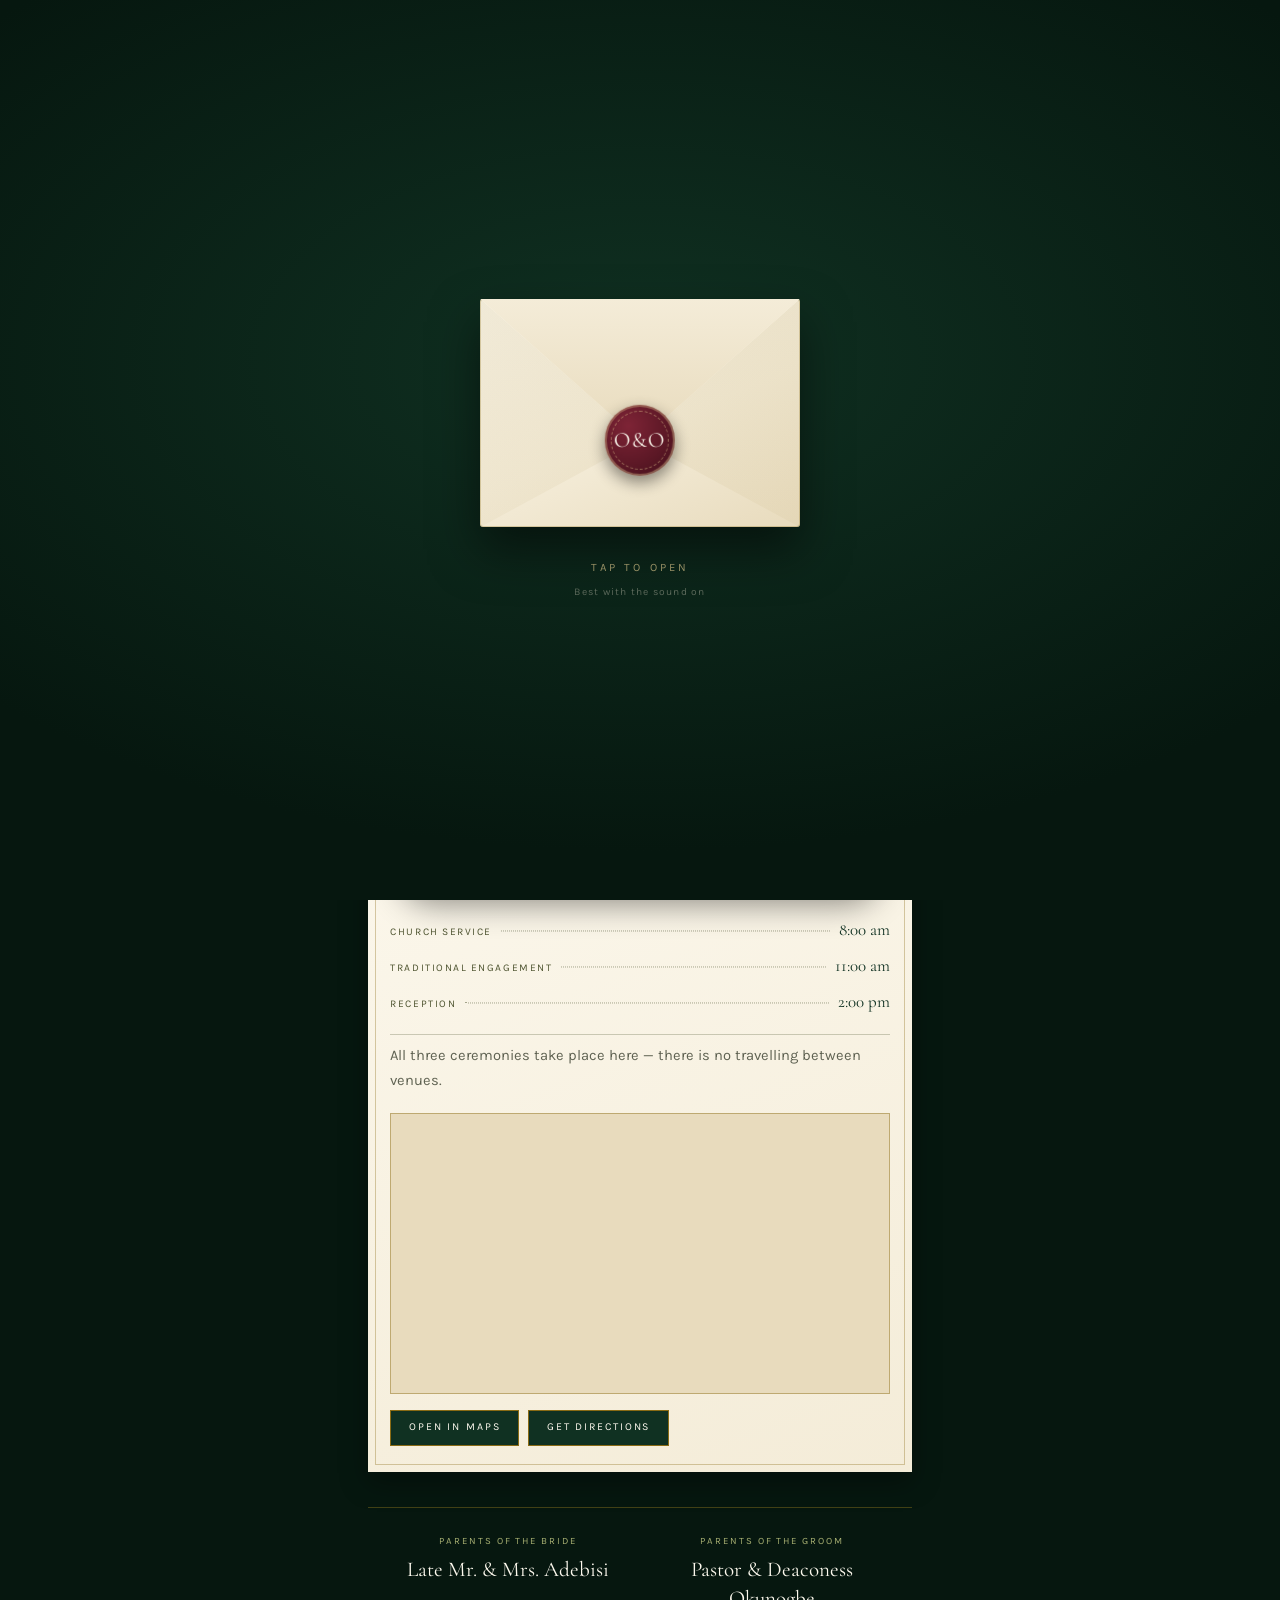
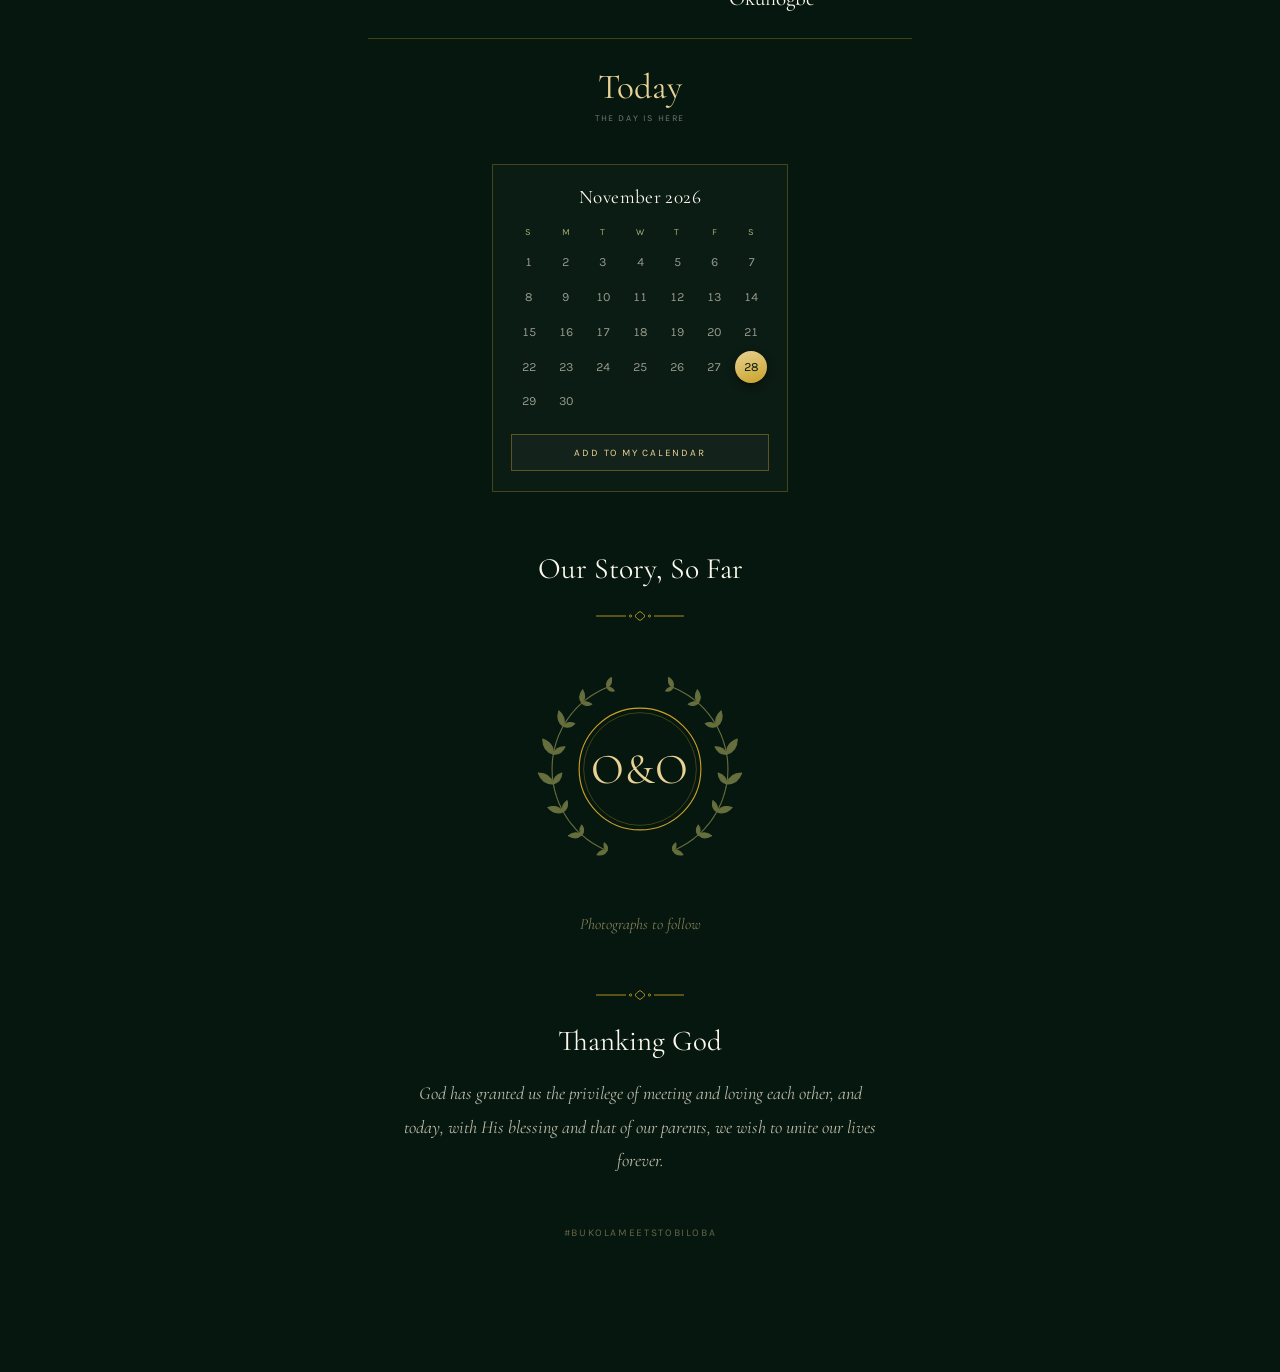
==== wedding/index.html @ 5d444a38 "Wedding site for Oluwabukola & Oluwatobiloba A five-page static site replacing printed invitations a" ====
<!doctype html>
<html lang="en">
<head>
<meta charset="utf-8">
<meta name="viewport" content="width=device-width, initial-scale=1, viewport-fit=cover">
<title>{{names}} — You Are Invited</title>
<meta name="description" content="The wedding invitation, order of service and programmes.">
<meta name="theme-color" content="#06170F">
<link rel="manifest" href="manifest.webmanifest">
<link rel="icon" href="assets/img/favicon.svg" type="image/svg+xml">

<link rel="preconnect" href="https://fonts.googleapis.com">
<link rel="preconnect" href="https://fonts.gstatic.com" crossorigin>
<link rel="stylesheet"
      href="https://fonts.googleapis.com/css2?family=Cormorant+Garamond:ital,wght@0,300;0,400;0,600;1,300;1,400&family=Karla:wght@400;500&display=swap">
<link rel="stylesheet" href="assets/css/style.css">
</head>
<body>

<header data-masthead></header>

<main>
  <div class="wrap">

    <section class="card reveal" id="invitation" aria-label="Wedding invitation"></section>

    <section id="venueSection" aria-labelledby="venueTitle"></section>

    <section id="parentsSection" aria-label="Our families"></section>

    <div class="countdown" id="countdown" aria-live="off"></div>

    <div id="calendar"></div>

    <section class="section" id="gallerySection">
      <div class="section__head">
        <h2 class="section__title" id="galleryTitle"></h2>
        <svg class="fleuron" width="88" height="12" viewBox="0 0 88 12" fill="none"
             stroke="currentColor" stroke-width="1" aria-hidden="true">
          <path d="M0 6h30"/><path d="M58 6h30"/>
          <path d="M44 1.5c3.1 2 4.7 3.4 4.7 4.5S47.1 8.5 44 10.5C40.9 8.5 39.3 7.1 39.3 6S40.9 3.5 44 1.5Z"/>
          <circle cx="34.5" cy="6" r="1.1"/><circle cx="53.5" cy="6" r="1.1"/>
        </svg>
      </div>
      <div id="gallery"></div>
    </section>

    <section class="thanks" id="thanksSection" aria-labelledby="thanksTitle">
      <svg class="fleuron" width="88" height="12" viewBox="0 0 88 12" fill="none"
           stroke="currentColor" stroke-width="1" aria-hidden="true">
        <path d="M0 6h30"/><path d="M58 6h30"/>
        <path d="M44 1.5c3.1 2 4.7 3.4 4.7 4.5S47.1 8.5 44 10.5C40.9 8.5 39.3 7.1 39.3 6S40.9 3.5 44 1.5Z"/>
        <circle cx="34.5" cy="6" r="1.1"/><circle cx="53.5" cy="6" r="1.1"/>
      </svg>
      <h2 class="thanks__title" id="thanksTitle"></h2>
      <p class="thanks__body" id="thanksBody"></p>
    </section>

    <p class="colophon" id="colophon"></p>
  </div>
</main>

<!-- The entrance. Tapping the seal opens the invitation and starts the music. -->
<div class="gate" id="gate">
  <div class="gate__inner">
    <div class="envelope" id="envelope" role="button" tabindex="0"
         aria-label="Open the invitation">
      <div class="envelope__body"></div>
      <div class="envelope__flap"></div>
      <div class="envelope__seal" id="seal"></div>
    </div>
    <p class="gate__hint">Tap to open</p>
    <p class="gate__note">Best with the sound on</p>
  </div>
</div>

<noscript>
  <p style="padding:2rem;text-align:center">
    This invitation needs JavaScript switched on to open.
  </p>
</noscript>

<script src="assets/js/data.js"></script>
<script src="assets/js/site.js"></script>
<script src="assets/js/gallery.js"></script>
<script src="assets/js/home.js"></script>
</body>
</html>
---- wedding/assets/css/style.css ----
/* ============================================================================
   Oluwabukola & Oluwatobiloba — Wedding site
   Green · olive green · beige, with antique gold as the metallic accent.
   Mobile first.
   You should not need to edit this file to change content — see js/data.js.
   ========================================================================== */

/* ── Tokens ─────────────────────────────────────────────────────────────── */
:root {
  --em-900: #06170F;
  --em-800: #0A2418;
  --em-700: #103122;
  --em-600: #17452F;
  --em-500: #1F5A3D;

  --gold-700: #8A6B14;
  --gold-500: #C9A227;
  --gold-400: #D8B84E;
  --gold-300: #E9D294;

  /* Olive — the third colour of the day. Used for the organic, typographic
     accents; gold stays reserved for the metallic ones. */
  --olive-700: #4E5430;
  --olive-600: #5F663A;
  --olive-500: #6F7742;
  --olive-400: #8A9256;
  --olive-300: #A9B173;

  --paper-100: #FCF8ED;
  --paper-200: #F4ECD8;
  --paper-300: #E8DBBD;
  --paper-400: #D6C49E;

  --ink:      #22261D;
  --ink-soft: #5E6151;
  --ink-faint:#8B8B78;

  --display: "Cormorant Garamond", "Hoefler Text", Garamond, "Times New Roman", serif;
  --ui: "Karla", "Helvetica Neue", Helvetica, Arial, sans-serif;

  --rule: 1px solid var(--gold-500);
  --nav-h: 4.75rem;

  --ease: cubic-bezier(.22, .61, .36, 1);
}

/* ── Reset ──────────────────────────────────────────────────────────────── */
*, *::before, *::after { box-sizing: border-box; }
html { -webkit-text-size-adjust: 100%; }
body {
  margin: 0;
  min-height: 100dvh;
  font-family: var(--ui);
  font-size: 16px;
  line-height: 1.55;
  color: var(--paper-200);
  background: var(--em-900);
  overflow-x: hidden;
  -webkit-font-smoothing: antialiased;
  text-rendering: optimizeLegibility;
}
img, video { max-width: 100%; display: block; }
button { font: inherit; color: inherit; background: none; border: 0; cursor: pointer; }
a { color: inherit; }
h1, h2, h3, h4 { margin: 0; font-weight: 400; }
p { margin: 0; }
ul { margin: 0; padding: 0; list-style: none; }

/* The emerald ground: a deep radial pool with a whisper of grain. */
body::before {
  content: "";
  position: fixed;
  inset: 0;
  z-index: -2;
  background:
    radial-gradient(120% 80% at 50% -10%, var(--em-600) 0%, var(--em-800) 45%, var(--em-900) 100%);
}
body::after {
  content: "";
  position: fixed;
  inset: 0;
  z-index: -1;
  pointer-events: none;
  opacity: .35;
  background-image: url("data:image/svg+xml,%3Csvg xmlns='http://www.w3.org/2000/svg' width='120' height='120'%3E%3Cfilter id='n'%3E%3CfeTurbulence type='fractalNoise' baseFrequency='.85' numOctaves='3'/%3E%3C/filter%3E%3Crect width='120' height='120' filter='url(%23n)' opacity='.14'/%3E%3C/svg%3E");
}

/* ── Typography helpers ─────────────────────────────────────────────────── */
.script {
  font-family: var(--display);
  font-weight: 300;
  font-style: italic;
  letter-spacing: .01em;
}
.serif { font-family: var(--display); font-weight: 400; }

.label {
  font-family: var(--ui);
  font-size: .6875rem;
  letter-spacing: .18em;
  text-transform: uppercase;
  color: var(--gold-400);
}

/* ── Page chrome ────────────────────────────────────────────────────────── */
.masthead {
  position: sticky;
  top: 0;
  z-index: 40;
  display: flex;
  align-items: center;
  justify-content: space-between;
  gap: 1rem;
  padding: .85rem 1.15rem;
  background: linear-gradient(to bottom, rgba(6,23,15,.96), rgba(6,23,15,.78));
  backdrop-filter: blur(10px);
  border-bottom: 1px solid rgba(201,162,39,.22);
}
.masthead__mono {
  font-family: var(--display);
  font-size: 1.2rem;
  letter-spacing: .06em;
  color: var(--gold-300);
}
.masthead__date {
  font-family: var(--ui);
  font-size: .68rem;
  letter-spacing: .2em;
  color: rgba(233,210,148,.62);
}

main { padding: 1.5rem 1.15rem calc(var(--nav-h) + 3.4rem); }
.wrap { max-width: 34rem; margin: 0 auto; }
.wrap--wide { max-width: 46rem; }

/* ── Bottom navigation — a floating brass rail, always under the thumb ──── */
.nav {
  position: fixed;
  left: 50%;
  bottom: max(.7rem, env(safe-area-inset-bottom));
  transform: translateX(-50%);
  z-index: 50;
  display: flex;
  align-items: stretch;
  width: min(30rem, calc(100vw - 1.4rem));
  padding: .3rem;
  border-radius: 2rem;
  background: rgba(9, 34, 23, .92);
  backdrop-filter: blur(14px);
  border: 1px solid rgba(201, 162, 39, .38);
  box-shadow: 0 .9rem 2rem rgba(0, 0, 0, .45), inset 0 1px 0 rgba(233,210,148,.12);
}
.nav a {
  flex: 1;
  display: flex;
  flex-direction: column;
  align-items: center;
  justify-content: center;
  gap: .18rem;
  padding: .48rem .1rem .42rem;
  border-radius: 1.7rem;
  text-decoration: none;
  color: rgba(244, 236, 216, .62);
  font-size: .625rem;
  letter-spacing: .09em;
  text-transform: uppercase;
  transition: color .25s var(--ease), background .25s var(--ease);
}
.nav a svg { width: 19px; height: 19px; stroke-width: 1.25; }
.nav a[aria-current="page"] {
  color: var(--em-900);
  background: linear-gradient(160deg, var(--gold-300), var(--gold-500));
  box-shadow: 0 .2rem .6rem rgba(0,0,0,.3);
}
.nav a:not([aria-current="page"]):hover { color: var(--gold-300); }

/* ── Ornaments ──────────────────────────────────────────────────────────── */
.fleuron { display: block; margin: 1.15rem auto; color: var(--gold-500); opacity: .85; }
.fleuron--paper { color: var(--gold-700); opacity: .6; }

.rule-pair {
  border: 0;
  height: 3px;
  margin: 1.4rem 0;
  border-top: 1px solid rgba(201,162,39,.55);
  border-bottom: 1px solid rgba(201,162,39,.55);
}

/* ═══════════════════════════════════════════════════════════════════════════
   THE ENTRANCE — envelope gate
   ═════════════════════════════════════════════════════════════════════════ */
.gate {
  position: fixed;
  inset: 0;
  z-index: 100;
  display: grid;
  place-items: center;
  padding: 1.5rem;
  background:
    radial-gradient(90% 70% at 50% 40%, var(--em-700) 0%, var(--em-900) 78%);
  transition: opacity .9s var(--ease), visibility .9s;
}
.gate.is-open { opacity: 0; visibility: hidden; pointer-events: none; }

.gate__inner { text-align: center; perspective: 1400px; }

.envelope {
  position: relative;
  width: min(20rem, 78vw);
  aspect-ratio: 7 / 5;
  margin: 0 auto;
  transform-style: preserve-3d;
  transition: transform 1s var(--ease), opacity .7s ease .35s;
  cursor: pointer;
}
.envelope__body {
  position: absolute;
  inset: 0;
  border-radius: 3px;
  background: linear-gradient(158deg, var(--paper-100) 0%, var(--paper-200) 55%, var(--paper-300) 100%);
  box-shadow: 0 1.4rem 3rem rgba(0,0,0,.5), inset 0 0 0 1px rgba(138,107,20,.28);
  overflow: hidden;
}
/* the two lower folds of the envelope, drawn with clipped triangles */
.envelope__body::before,
.envelope__body::after {
  content: "";
  position: absolute;
  inset: 0;
  background: linear-gradient(180deg, rgba(138,107,20,.10), rgba(138,107,20,.04));
}
.envelope__body::before { clip-path: polygon(0 0, 50% 62%, 0 100%); }
.envelope__body::after  { clip-path: polygon(100% 0, 50% 62%, 100% 100%); }

.envelope__flap {
  position: absolute;
  top: 0; left: 0; right: 0;
  height: 62%;
  transform-origin: top center;
  transform: rotateX(0deg);
  transition: transform 1.05s var(--ease);
  background: linear-gradient(180deg, var(--paper-200), var(--paper-300));
  clip-path: polygon(0 0, 100% 0, 50% 100%);
  box-shadow: 0 .35rem .8rem rgba(0,0,0,.18);
  z-index: 3;
}
.envelope__seal {
  position: absolute;
  top: 62%;
  left: 50%;
  z-index: 4;
  width: 4.4rem;
  height: 4.4rem;
  transform: translate(-50%, -50%);
  display: grid;
  place-items: center;
  border-radius: 50%;
  font-family: var(--display);
  font-size: 1.35rem;
  letter-spacing: .04em;
  color: var(--paper-100);
  background: radial-gradient(circle at 34% 30%, #7E2436 0%, #5C1826 58%, #3F0F1B 100%);
  box-shadow: 0 .4rem 1rem rgba(0,0,0,.45), inset 0 0 0 2px rgba(233,210,148,.35);
  transition: transform .45s var(--ease), opacity .45s ease;
}
.envelope__seal::after {
  content: "";
  position: absolute;
  inset: .38rem;
  border-radius: 50%;
  border: 1px dashed rgba(233,210,148,.45);
}

.gate__hint {
  margin-top: 2rem;
  font-size: .7rem;
  letter-spacing: .28em;
  text-transform: uppercase;
  color: rgba(233,210,148,.72);
  animation: breathe 3.4s ease-in-out infinite;
}
.gate__note {
  margin-top: .55rem;
  font-size: .64rem;
  letter-spacing: .12em;
  color: rgba(244,236,216,.35);
}
@keyframes breathe { 0%,100% { opacity: .45 } 50% { opacity: 1 } }

/* opening */
.gate.is-opening .envelope__flap { transform: rotateX(-172deg); }
.gate.is-opening .envelope__seal { transform: translate(-50%,-50%) scale(.4); opacity: 0; }
.gate.is-opening .envelope { transform: translateY(14%) scale(1.14); opacity: 0; }
.gate.is-opening .gate__hint,
.gate.is-opening .gate__note { opacity: 0; transition: opacity .3s; }

/* ═══════════════════════════════════════════════════════════════════════════
   THE INVITATION CARD
   ═════════════════════════════════════════════════════════════════════════ */
.card {
  position: relative;
  padding: 2.9rem 1.6rem 2.6rem;
  text-align: center;
  color: var(--ink);
  background:
    linear-gradient(163deg, var(--paper-100) 0%, var(--paper-200) 58%, var(--paper-300) 100%);
  box-shadow: 0 1.6rem 3.4rem rgba(0,0,0,.45);
}
/* engraved double frame, inset from the paper edge */
.card::before {
  content: "";
  position: absolute;
  inset: .55rem;
  border: 1px solid rgba(138,107,20,.55);
  pointer-events: none;
}
.card::after {
  content: "";
  position: absolute;
  inset: .78rem;
  border: 1px solid rgba(138,107,20,.28);
  pointer-events: none;
}

/* Vertical rhythm inside the card, in the manner of engraved stationery:
   generous around the names, tighter within a group of related lines. */
.card > * + * { margin-top: 1.15rem; }
.card > .label + .card__invite { margin-top: 1.9rem; }
.card__names { margin-top: 2.1rem !important; }
.card > .fleuron { margin-top: 2rem; margin-bottom: 2rem; }
.card > .card__date + .card__city { margin-top: 1.6rem; }
.card > .card__city + .card__schedule { margin-top: 1.6rem; }
.card > .card__schedule + .card__parents { margin-top: 1.5rem; }
.card > * + .card__foot { margin-top: 1.8rem; }

.card__names {
  font-family: var(--display);
  font-weight: 300;
  font-size: clamp(2.6rem, 13.5vw, 4.1rem);
  line-height: .96;
  letter-spacing: -.005em;
  color: var(--em-700);
}
.card__amp {
  display: block;
  margin: .35rem 0;
  font-family: var(--display);
  font-style: italic;
  font-size: clamp(1.5rem, 7vw, 2.1rem);
  color: var(--gold-700);
}
.card__invite {
  margin: 0 auto;
  max-width: 21rem;
  font-family: var(--display);
  font-size: 1.06rem;
  line-height: 1.75;
  color: var(--ink-soft);
  white-space: pre-line;
}
.card__date {
  font-family: var(--display);
  font-size: 1.22rem;
  line-height: 1.5;
  color: var(--em-700);
}
.card__year {
  font-family: var(--ui);
  font-size: .66rem;
  letter-spacing: .3em;
  text-transform: uppercase;
  color: var(--gold-700);
}
.card__city {
  font-family: var(--display);
  font-style: italic;
  font-size: 1.22rem;
  line-height: 1.35;
  color: var(--em-700);
}
.card__address {
  display: block;
  margin-top: .3rem;
  font-family: var(--ui);
  font-style: normal;
  font-size: .74rem;
  line-height: 1.6;
  letter-spacing: .01em;
  color: var(--ink-soft);
  white-space: pre-line;
}
.card__foot {
  font-size: .68rem;
  letter-spacing: .16em;
  text-transform: uppercase;
  color: var(--ink-faint);
}

/* The order of the day, set like a printed programme with dotted leaders. */
.card__schedule {
  max-width: 19rem;
  margin-inline: auto;
  padding: .9rem 0;
  border-top: 1px solid rgba(78, 84, 48, .28);
  border-bottom: 1px solid rgba(78, 84, 48, .28);
}
.panel .card__schedule { max-width: none; }
.sched__row {
  display: flex;
  align-items: baseline;
  gap: .55rem;
  padding: .3rem 0;
}
.sched__label {
  font-size: .64rem;
  letter-spacing: .15em;
  text-transform: uppercase;
  color: var(--olive-600);
  white-space: nowrap;
}
.sched__dots {
  flex: 1 1 auto;
  min-width: .8rem;
  border-bottom: 1px dotted rgba(78, 84, 48, .5);
  transform: translateY(-.22em);
}
.sched__time {
  font-family: var(--display);
  font-size: 1.06rem;
  color: var(--em-700);
  white-space: nowrap;
}
/* On the details page each line of the order of the day opens its booklet. */
.sched__row--link {
  text-decoration: none;
  color: inherit;
  transition: background .2s;
  margin-inline: -.4rem;
  padding-inline: .4rem;
}
.sched__row--link:hover { background: rgba(111, 119, 66, .1); }
.sched__row--link .sched__label { color: var(--olive-700); }

/* Both families, named as they would be on the printed card. */
.card__parents {
  display: grid;
  grid-template-columns: 1fr 1fr;
  gap: .9rem 1.1rem;
}
.parents__col { text-align: center; }
.parents__side {
  display: block;
  font-size: .58rem;
  letter-spacing: .16em;
  text-transform: uppercase;
  color: var(--olive-600);
  margin-bottom: .25rem;
}
.parents__names {
  display: block;
  font-family: var(--display);
  font-size: 1.02rem;
  line-height: 1.35;
  color: var(--em-700);
}

/* staggered reveal after the envelope opens */
.reveal > * { opacity: 0; transform: translateY(14px); }
.reveal.is-revealed > * {
  opacity: 1;
  transform: none;
  transition: opacity .95s var(--ease), transform .95s var(--ease);
}
.reveal.is-revealed > *:nth-child(1) { transition-delay: .05s }
.reveal.is-revealed > *:nth-child(2) { transition-delay: .16s }
.reveal.is-revealed > *:nth-child(3) { transition-delay: .27s }
.reveal.is-revealed > *:nth-child(4) { transition-delay: .38s }
.reveal.is-revealed > *:nth-child(5) { transition-delay: .49s }
.reveal.is-revealed > *:nth-child(6) { transition-delay: .60s }
.reveal.is-revealed > *:nth-child(7) { transition-delay: .71s }
.reveal.is-revealed > *:nth-child(8) { transition-delay: .82s }

/* ── The venue, with its map ────────────────────────────────────────────── */
.venue { margin-top: 1.5rem; }

.venue__map {
  position: relative;
  margin-top: 1.2rem;
  aspect-ratio: 4 / 3;
  overflow: hidden;
  border: 1px solid rgba(138, 107, 20, .45);
  background: var(--paper-300);
}
@media (min-width: 34rem) { .venue__map { aspect-ratio: 16 / 9; } }
.venue__map iframe {
  width: 100%;
  height: 100%;
  border: 0;
  display: block;
  /* pulled a little toward the warmth of the paper it sits on */
  filter: saturate(.78) sepia(.1) contrast(1.02);
}

.venue__actions {
  display: flex;
  flex-wrap: wrap;
  gap: .55rem;
  margin-top: 1rem;
}
.venue__actions .panel__link { margin-top: 0; }
.panel__link--ghost {
  color: var(--em-700);
  background: transparent;
  border-color: rgba(138, 107, 20, .6);
}
.panel__link--ghost:hover { background: rgba(111, 119, 66, .12); }

/* ── Both families, on the emerald ground between two paper blocks ──────── */
.families {
  margin-top: 2.2rem;
  padding: 1.6rem 1.2rem;
  border-top: 1px solid rgba(201, 162, 39, .3);
  border-bottom: 1px solid rgba(201, 162, 39, .3);
}
.families__grid {
  display: grid;
  grid-template-columns: 1fr;
  gap: 1.5rem;
}
@media (min-width: 30rem) {
  .families__grid { grid-template-columns: 1fr 1fr; gap: 1.1rem 1.4rem; }
}
.families__col { text-align: center; }
.families__side {
  display: block;
  margin-bottom: .4rem;
  font-size: .6rem;
  letter-spacing: .2em;
  text-transform: uppercase;
  color: var(--olive-300);
}
.families__names {
  display: block;
  font-family: var(--display);
  font-size: 1.32rem;
  line-height: 1.35;
  color: var(--paper-100);
}

/* countdown strip under the card — ticks every second */
.countdown {
  display: flex;
  justify-content: center;
  gap: clamp(.7rem, 4vw, 1.5rem);
  margin-top: 1.9rem;
}
.countdown div { text-align: center; min-width: 3.1rem; }
.countdown b {
  display: block;
  font-family: var(--display);
  font-weight: 400;
  font-size: clamp(1.6rem, 8vw, 2.1rem);
  line-height: 1;
  color: var(--gold-300);
  font-variant-numeric: tabular-nums;
}
.countdown span {
  font-size: .56rem;
  letter-spacing: .18em;
  text-transform: uppercase;
  color: rgba(244,236,216,.45);
}
.countdown__today b { color: var(--gold-300); font-size: 2.2rem; }

/* ── The month, with the day ringed ─────────────────────────────────────── */
.cal {
  max-width: 18.5rem;
  margin: 2.2rem auto 0;
  padding: 1.1rem 1.15rem 1.25rem;
  border: 1px solid rgba(201, 162, 39, .3);
  background: rgba(255, 255, 255, .025);
}
.cal__month {
  text-align: center;
  font-family: var(--display);
  font-size: 1.2rem;
  letter-spacing: .02em;
  color: var(--paper-100);
}
.cal__grid {
  display: grid;
  grid-template-columns: repeat(7, 1fr);
  gap: .18rem;
  margin-top: .75rem;
}
.cal__dow {
  padding-bottom: .3rem;
  font-size: .58rem;
  text-align: center;
  letter-spacing: .04em;
  color: var(--olive-300);
}
.cal__day {
  /* square cells, so the marker on the day is a true circle */
  aspect-ratio: 1;
  display: grid;
  place-items: center;
  width: 2rem;
  margin: 0 auto;
  font-size: .78rem;
  border-radius: 50%;
  color: rgba(244, 236, 216, .6);
  font-variant-numeric: tabular-nums;
}
.cal__day.is-day {
  color: var(--em-900);
  background: linear-gradient(160deg, var(--gold-300), var(--gold-500));
  box-shadow: 0 .2rem .5rem rgba(0, 0, 0, .4);
}
.cal__add {
  display: block;
  width: 100%;
  margin-top: 1rem;
  padding: .6rem .8rem;
  font-size: .62rem;
  letter-spacing: .18em;
  text-transform: uppercase;
  color: var(--gold-300);
  border: 1px solid rgba(201, 162, 39, .4);
  background: rgba(255, 255, 255, .03);
  transition: background .25s, color .25s;
}
.cal__add:hover { background: rgba(201, 162, 39, .14); color: var(--paper-100); }

/* ── The crest, standing in until the photographs arrive ────────────────── */
.crest { text-align: center; }

.crest__medallion {
  max-width: 15.5rem;
  margin: .4rem auto 0;
}
.crest__medallion svg { width: 100%; height: auto; display: block; }

.crest__laurel {
  fill: var(--olive-500);
  stroke: var(--olive-500);
  stroke-width: 1;
  stroke-linejoin: round;
  opacity: .92;
}
.crest__ring { fill: none; stroke: var(--gold-500); stroke-width: 1; }
.crest__ring--fine { stroke-width: .5; opacity: .55; }

.crest__mono {
  font-family: var(--display);
  font-size: 38px;
  font-weight: 400;
  letter-spacing: .01em;
  fill: var(--gold-300);
}

.crest__verse {
  max-width: 26rem;
  margin: 1.4rem auto 0;
  font-family: var(--display);
  font-style: italic;
  font-size: 1.1rem;
  line-height: 1.8;
  color: rgba(244, 236, 216, .78);
}
.crest__ref {
  margin-top: .5rem;
  font-size: .6rem;
  letter-spacing: .2em;
  text-transform: uppercase;
  color: var(--olive-300);
}
.crest__note {
  margin-top: 1.3rem;
  font-family: var(--display);
  font-style: italic;
  font-size: .98rem;
  color: rgba(233, 210, 148, .55);
}

/* ── The note of thanks, beneath the photographs ────────────────────────── */
.thanks {
  margin-top: 3.2rem;
  text-align: center;
}
.thanks__title {
  font-family: var(--display);
  font-size: 1.8rem;
  color: var(--paper-100);
}
.thanks__body {
  max-width: 30rem;
  margin: .8rem auto 0;
  font-family: var(--display);
  font-style: italic;
  font-size: 1.14rem;
  line-height: 1.85;
  color: rgba(244, 236, 216, .76);
}

/* ── Colours of the day, so guests can match their aṣọ-ẹbí ──────────────── */
.swatches {
  display: flex;
  flex-wrap: wrap;
  gap: 1.1rem;
  margin-top: 1.1rem;
}
.swatch { text-align: center; }
.swatch i {
  display: block;
  width: 3.1rem;
  height: 3.1rem;
  border-radius: 50%;
  border: 1px solid rgba(138, 107, 20, .45);
  box-shadow: inset 0 .15rem .4rem rgba(0, 0, 0, .18);
}
.swatch span {
  display: block;
  margin-top: .4rem;
  font-size: .58rem;
  letter-spacing: .12em;
  text-transform: uppercase;
  color: var(--ink-faint);
}

/* ── Section headings on the emerald ground ─────────────────────────────── */
.section { margin-top: 3.4rem; }
.section__head { text-align: center; margin-bottom: 1.4rem; }
.section__title {
  font-family: var(--display);
  font-size: 1.85rem;
  color: var(--paper-100);
}

/* ═══════════════════════════════════════════════════════════════════════════
   GALLERY — slow crossfading slideshow
   ═════════════════════════════════════════════════════════════════════════ */
.gallery {
  position: relative;
  border: 1px solid rgba(201,162,39,.35);
  padding: .5rem;
  background: rgba(255,255,255,.02);
}
.gallery__stage {
  position: relative;
  aspect-ratio: 4 / 5;
  overflow: hidden;
  background: var(--em-800);
  touch-action: pan-y;
}
@media (min-width: 40rem) { .gallery__stage { aspect-ratio: 3 / 2; } }

.slide {
  position: absolute;
  inset: 0;
  opacity: 0;
  transition: opacity 1.5s ease, transform 9s linear;
  transform: scale(1.06);
  pointer-events: none;
}
.slide.is-active {
  opacity: 1;
  transform: scale(1);      /* a slow Ken Burns settle over the dwell */
  pointer-events: auto;
}
.slide img, .slide video { width: 100%; height: 100%; object-fit: cover; }

.slide__caption {
  position: absolute;
  left: 0; right: 0; bottom: 0;
  padding: 2.6rem .95rem .8rem;
  font-family: var(--display);
  font-style: italic;
  font-size: .95rem;
  color: var(--paper-100);
  background: linear-gradient(to top, rgba(6,23,15,.86), transparent);
}

.gallery__arrow {
  position: absolute;
  top: 50%;
  transform: translateY(-50%);
  z-index: 3;
  width: 2.6rem;
  height: 2.6rem;
  display: grid;
  place-items: center;
  border-radius: 50%;
  color: var(--paper-100);
  background: rgba(6,23,15,.42);
  border: 1px solid rgba(233,210,148,.3);
  backdrop-filter: blur(4px);
}
.gallery__arrow--prev { left: .55rem; }
.gallery__arrow--next { right: .55rem; }

.gallery__dots {
  display: flex;
  justify-content: center;
  gap: .45rem;
  padding: .7rem 0 .25rem;
}
.gallery__dots button {
  width: .42rem; height: .42rem;
  padding: 0;
  border-radius: 50%;
  background: rgba(233,210,148,.28);
  transition: background .3s, transform .3s;
}
.gallery__dots button[aria-current="true"] {
  background: var(--gold-400);
  transform: scale(1.5);
}

.unmute {
  position: absolute;
  right: .6rem;
  bottom: .6rem;
  z-index: 4;
  display: inline-flex;
  align-items: center;
  gap: .35rem;
  padding: .35rem .7rem;
  border-radius: 1.4rem;
  font-size: .64rem;
  letter-spacing: .12em;
  text-transform: uppercase;
  color: var(--paper-100);
  background: rgba(6,23,15,.66);
  border: 1px solid rgba(233,210,148,.34);
}

/* ═══════════════════════════════════════════════════════════════════════════
   THE BOOKLET — a paper program you turn by hand
   ═════════════════════════════════════════════════════════════════════════ */
.book {
  position: relative;
  perspective: 1800px;
  perspective-origin: 50% 42%;
  margin: 0 auto;
  max-width: 26rem;
}
.book__stack {
  position: relative;
  min-height: 30rem;
}
/* the closed edge of the block of pages, on the binding side */
.book__stack::before {
  content: "";
  position: absolute;
  top: .35rem; bottom: -.35rem; left: .35rem; right: -.35rem;
  background: var(--paper-400);
  box-shadow: .28rem .28rem 0 rgba(214,196,158,.55), 0 1.2rem 2.6rem rgba(0,0,0,.5);
}

.leaf {
  position: relative;
  z-index: 1;
  padding: 2.1rem 1.5rem 3.4rem;
  min-height: 30rem;
  color: var(--ink);
  background:
    linear-gradient(105deg, var(--paper-300) 0 .35rem, var(--paper-100) .35rem 100%),
    var(--paper-100);
  box-shadow: inset .55rem 0 .9rem -.55rem rgba(90,70,20,.35);
}
.leaf::before {
  content: "";
  position: absolute;
  inset: .7rem .7rem .7rem 1.05rem;
  border: 1px solid rgba(138,107,20,.42);
  pointer-events: none;
}
.leaf::after {
  content: "";
  position: absolute;
  inset: .92rem .92rem .92rem 1.27rem;
  border-top: 1px solid rgba(138,107,20,.2);
  border-bottom: 1px solid rgba(138,107,20,.2);
  pointer-events: none;
}

.leaf__eyebrow {
  font-size: .6rem;
  letter-spacing: .26em;
  text-transform: uppercase;
  color: var(--gold-700);
  text-align: center;
}
.leaf__heading {
  margin-top: .3rem;
  font-family: var(--display);
  font-size: 2.05rem;
  line-height: 1.15;
  text-align: center;
  color: var(--em-700);
}
.leaf__sub {
  font-family: var(--display);
  font-style: italic;
  font-size: 1rem;
  text-align: center;
  color: var(--olive-600);
}

.order { margin-top: 1.5rem; }
.order li {
  position: relative;
  padding: .72rem 0 .72rem 0;
  border-bottom: 1px solid rgba(138,107,20,.16);
}
.order li:last-child { border-bottom: 0; }
.order__row { display: flex; gap: .75rem; align-items: baseline; }
.order__time {
  flex: 0 0 3.6rem;
  font-family: var(--ui);
  font-size: .68rem;
  letter-spacing: .08em;
  color: var(--gold-700);
  padding-top: .18rem;
}
.order__title {
  font-family: var(--display);
  font-size: 1.24rem;
  line-height: 1.25;
  color: var(--em-700);
}
.order__by {
  font-family: var(--display);
  font-style: italic;
  font-size: .95rem;
  color: var(--olive-600);
}
.order__note {
  font-size: .72rem;
  letter-spacing: .04em;
  color: var(--ink-faint);
}
.order__prose {
  margin-top: 1.6rem;
  font-family: var(--display);
  font-size: 1.12rem;
  line-height: 1.8;
  text-align: center;
  color: var(--ink-soft);
}

/* "happening now" marker on timed items */
.order li.is-now::before {
  content: "";
  position: absolute;
  left: -1.05rem;
  top: 1.05rem;
  width: .38rem;
  height: .38rem;
  border-radius: 50%;
  background: var(--gold-500);
  box-shadow: 0 0 0 0 rgba(201,162,39,.6);
  animation: pulse 2.4s infinite;
}
.order li.is-now .order__title { color: var(--em-500); }
.now-tag {
  display: inline-block;
  margin-left: .5rem;
  padding: .06rem .42rem;
  border-radius: 1rem;
  font-family: var(--ui);
  font-size: .55rem;
  letter-spacing: .16em;
  text-transform: uppercase;
  color: var(--paper-100);
  background: var(--em-600);
  vertical-align: .18em;
}
@keyframes pulse {
  0%   { box-shadow: 0 0 0 0 rgba(201,162,39,.55) }
  70%  { box-shadow: 0 0 0 .5rem rgba(201,162,39,0) }
  100% { box-shadow: 0 0 0 0 rgba(201,162,39,0) }
}

/* page number, printed at the foot of each leaf */
.leaf__folio {
  position: absolute;
  left: 0; right: 0;
  bottom: 1.55rem;
  text-align: center;
  font-family: var(--display);
  font-style: italic;
  font-size: .82rem;
  color: var(--ink-faint);
}

/* the turning leaf */
.flipper {
  position: absolute;
  inset: 0;
  z-index: 5;
  transform-style: preserve-3d;
  transform-origin: left center;
  pointer-events: none;
  will-change: transform;
}
.flipper .face {
  position: absolute;
  inset: 0;
  backface-visibility: hidden;
  -webkit-backface-visibility: hidden;
  overflow: hidden;
}
.flipper .face--back {
  transform: rotateY(180deg);
  background:
    linear-gradient(255deg, var(--paper-300) 0 .35rem, var(--paper-100) .35rem 100%),
    var(--paper-100);
  box-shadow: inset -.55rem 0 .9rem -.55rem rgba(90,70,20,.35);
}
.flipper .face--back::before {
  content: "";
  position: absolute;
  inset: .7rem 1.05rem .7rem .7rem;
  border: 1px solid rgba(138,107,20,.16);
}

/* shadow the turning page casts on the leaf beneath it */
.book__shade {
  position: absolute;
  inset: 0;
  z-index: 4;
  opacity: 0;
  pointer-events: none;
  background: linear-gradient(to right, rgba(0,0,0,.35), transparent 62%);
}

/* ── Booklet controls ───────────────────────────────────────────────────── */
.book__controls {
  display: flex;
  align-items: center;
  justify-content: space-between;
  gap: 1rem;
  margin: 1.35rem auto 0;
  max-width: 26rem;
}
.turn {
  display: inline-flex;
  align-items: center;
  gap: .45rem;
  padding: .6rem 1.05rem;
  border-radius: 2rem;
  font-size: .66rem;
  letter-spacing: .18em;
  text-transform: uppercase;
  color: var(--gold-300);
  border: 1px solid rgba(201,162,39,.42);
  background: rgba(255,255,255,.03);
  transition: background .25s, color .25s, opacity .25s;
}
.turn:hover:not(:disabled) { background: rgba(201,162,39,.14); color: var(--paper-100); }
.turn:disabled { opacity: .25; cursor: default; }
.turn svg { width: 14px; height: 14px; }

.pips { display: flex; align-items: center; gap: .4rem; }
.pips button {
  width: .4rem; height: .4rem;
  padding: 0;
  border-radius: 50%;
  background: rgba(233,210,148,.26);
  transition: transform .3s var(--ease), background .3s;
}
.pips button[aria-current="true"] { background: var(--gold-400); transform: scale(1.6); }

.folio-count {
  text-align: center;
  margin-top: .8rem;
  font-size: .62rem;
  letter-spacing: .22em;
  text-transform: uppercase;
  color: rgba(244,236,216,.4);
}

/* ═══════════════════════════════════════════════════════════════════════════
   DETAILS PAGE
   ═════════════════════════════════════════════════════════════════════════ */
.panel {
  position: relative;
  padding: 1.65rem 1.4rem;
  margin-bottom: 1.15rem;
  color: var(--ink);
  background: linear-gradient(160deg, var(--paper-100), var(--paper-200));
  box-shadow: 0 .7rem 1.6rem rgba(0,0,0,.35);
}
.panel::before {
  content: "";
  position: absolute;
  inset: .45rem;
  border: 1px solid rgba(138,107,20,.35);
  pointer-events: none;
}
.panel__title {
  font-family: var(--display);
  font-size: 1.5rem;
  color: var(--em-700);
}
.panel__body {
  margin-top: .5rem;
  font-size: .92rem;
  line-height: 1.72;
  color: var(--ink-soft);
  white-space: pre-line;
}
.panel__link {
  display: inline-block;
  margin-top: .9rem;
  padding: .55rem 1.1rem;
  font-size: .66rem;
  letter-spacing: .18em;
  text-transform: uppercase;
  text-decoration: none;
  color: var(--paper-100);
  background: var(--em-700);
  border: 1px solid var(--gold-700);
  transition: background .25s;
}
.panel__link:hover { background: var(--em-600); }

.venue__meta {
  margin-top: .35rem;
  font-family: var(--display);
  font-size: 1.02rem;
  color: var(--ink-soft);
}
.venue__time {
  margin-top: .3rem;
  font-size: .68rem;
  letter-spacing: .18em;
  text-transform: uppercase;
  color: var(--gold-700);
}

.party__group { margin-top: 1.15rem; }
.party__group h4 {
  font-family: var(--display);
  font-style: italic;
  font-size: 1.08rem;
  color: var(--olive-600);
  margin-bottom: .35rem;
}
.party__group li {
  display: flex;
  justify-content: space-between;
  gap: 1rem;
  padding: .34rem 0;
  border-bottom: 1px dotted rgba(138,107,20,.3);
  font-size: .9rem;
}
.party__group li span:first-child { font-family: var(--display); font-size: 1.06rem; color: var(--em-700); }
.party__group li span:last-child { color: var(--ink-faint); font-size: .72rem; letter-spacing: .06em; text-align: right; }

.faq__item { border-bottom: 1px solid rgba(138,107,20,.22); }
.faq__item:last-child { border-bottom: 0; }
.faq__q {
  display: flex;
  justify-content: space-between;
  align-items: center;
  gap: 1rem;
  width: 100%;
  padding: .95rem 0;
  text-align: left;
  font-family: var(--display);
  font-size: 1.14rem;
  color: var(--em-700);
}
.faq__q span { flex: 0 0 auto; color: var(--gold-700); transition: transform .3s var(--ease); }
.faq__item.is-open .faq__q span { transform: rotate(45deg); }
.faq__a {
  display: none;
  padding: 0 0 1rem;
  font-size: .9rem;
  line-height: 1.7;
  color: var(--ink-soft);
}
.faq__item.is-open .faq__a { display: block; }

/* ── Music button ───────────────────────────────────────────────────────── */
.music-toggle {
  position: fixed;
  right: max(.85rem, env(safe-area-inset-right));
  bottom: calc(var(--nav-h) + 1.1rem);
  z-index: 55;
  width: 2.9rem;
  height: 2.9rem;
  display: grid;
  place-items: center;
  border-radius: 50%;
  color: var(--gold-300);
  background: rgba(9,34,23,.9);
  border: 1px solid rgba(201,162,39,.42);
  backdrop-filter: blur(10px);
  box-shadow: 0 .5rem 1.2rem rgba(0,0,0,.45);
  transition: opacity .4s, transform .4s var(--ease);
}
.music-toggle[hidden] { display: none; }
.music-toggle svg { width: 17px; height: 17px; }
.music-toggle.is-muted { color: rgba(244,236,216,.4); }

/* the little equaliser, alive only while sound is actually playing */
.eq { display: flex; align-items: flex-end; gap: 2px; height: 14px; }
.eq i {
  width: 2px;
  background: currentColor;
  height: 40%;
  animation: eq 1.1s ease-in-out infinite;
}
.eq i:nth-child(2) { animation-delay: .18s; height: 90% }
.eq i:nth-child(3) { animation-delay: .36s; height: 60% }
.eq i:nth-child(4) { animation-delay: .54s; height: 100% }
.music-toggle.is-muted .eq i { animation-play-state: paused; height: 22%; }
@keyframes eq { 0%,100% { transform: scaleY(.35) } 50% { transform: scaleY(1) } }

/* ── Small print ────────────────────────────────────────────────────────── */
.colophon {
  margin-top: 3rem;
  text-align: center;
  font-size: .64rem;
  letter-spacing: .16em;
  text-transform: uppercase;
  color: rgba(233,210,148,.42);
}

/* ── Desktop refinements ────────────────────────────────────────────────── */
@media (min-width: 48rem) {
  main { padding-top: 2.5rem; }
  .card { padding: 4rem 3rem 3.4rem; }
  .book__stack, .leaf { min-height: 34rem; }
  .leaf { padding: 2.6rem 2.4rem 3.6rem; }
}

/* ── Motion preferences ─────────────────────────────────────────────────── */
@media (prefers-reduced-motion: reduce) {
  *, *::before, *::after {
    animation-duration: .001ms !important;
    animation-iteration-count: 1 !important;
    transition-duration: .001ms !important;
  }
  .slide { transform: none !important; }
}

/* ── Print: a guest may want a paper copy of a program ──────────────────── */
@media print {
  body { background: #fff; color: #000; }
  body::before, body::after, .nav, .masthead, .music-toggle, .book__controls, .gate { display: none !important; }
  .leaf { box-shadow: none; page-break-after: always; }
  .flipper, .book__shade { display: none !important; }
}
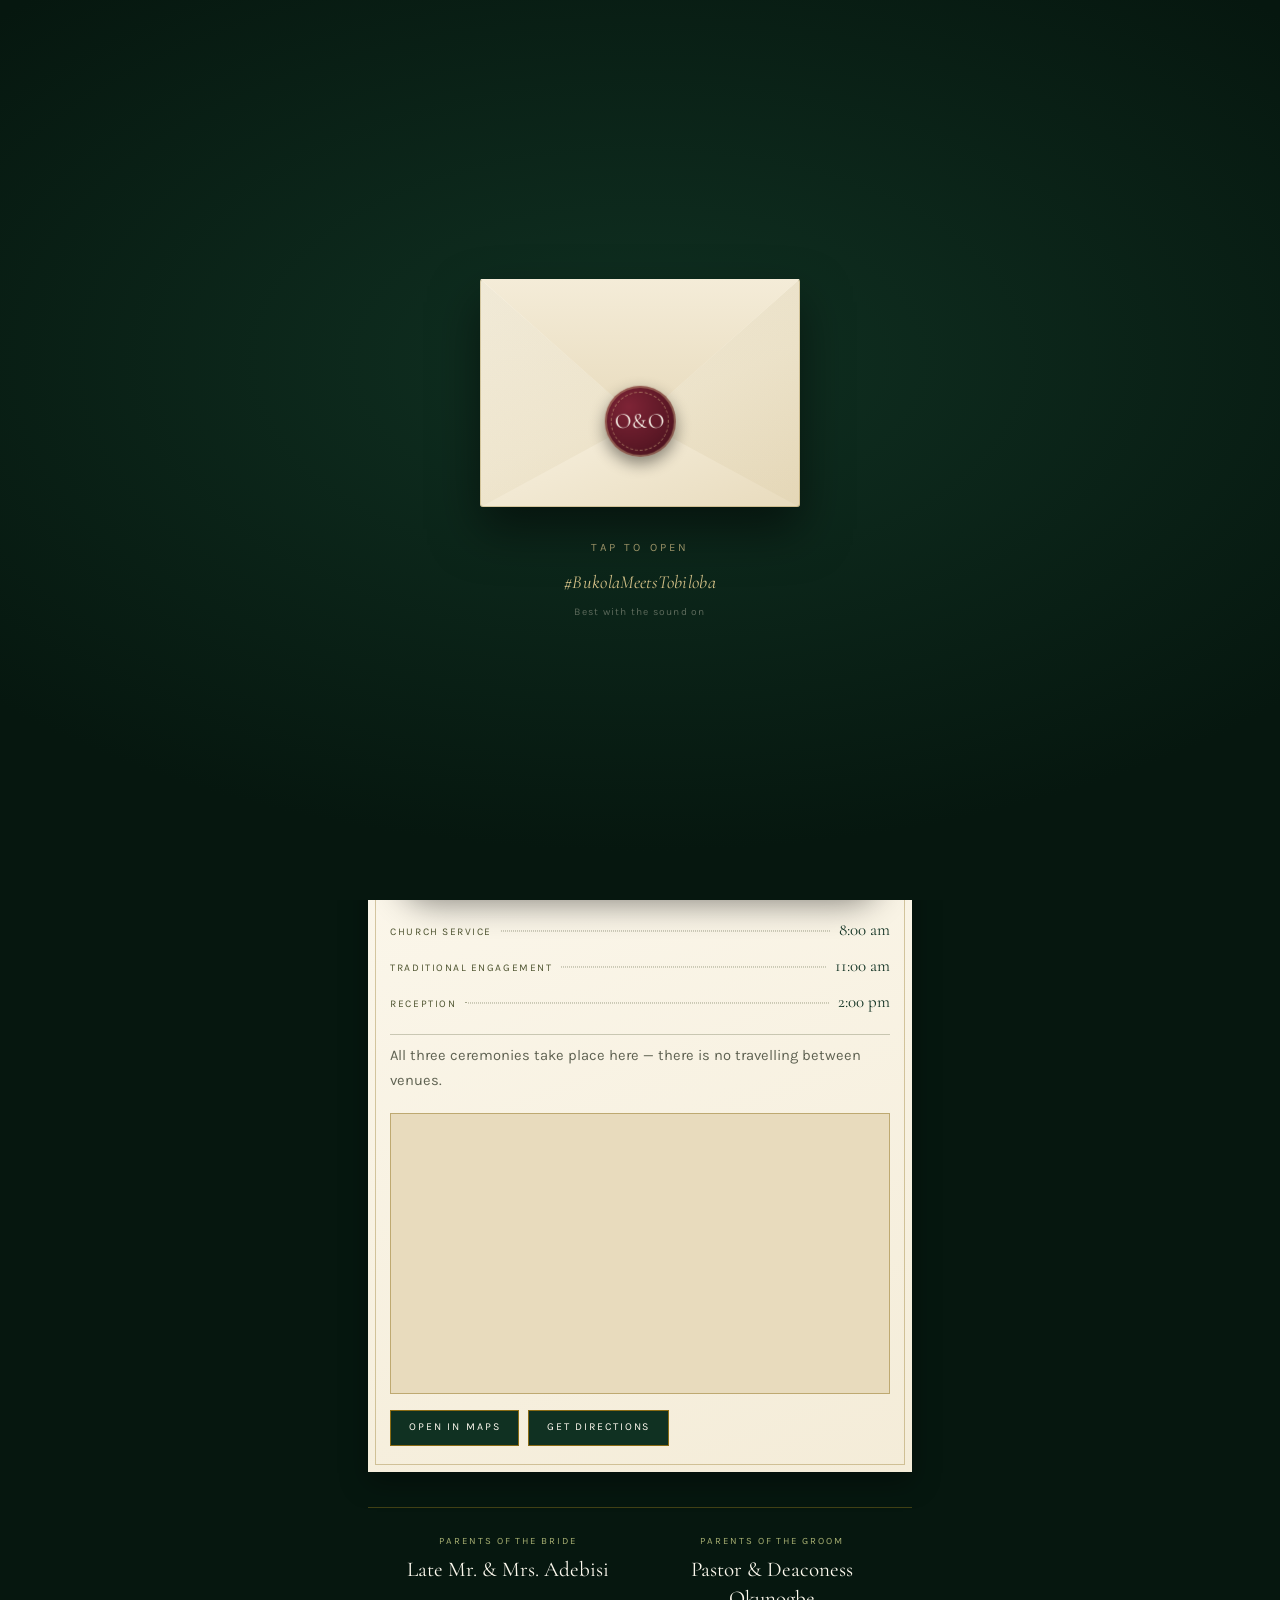
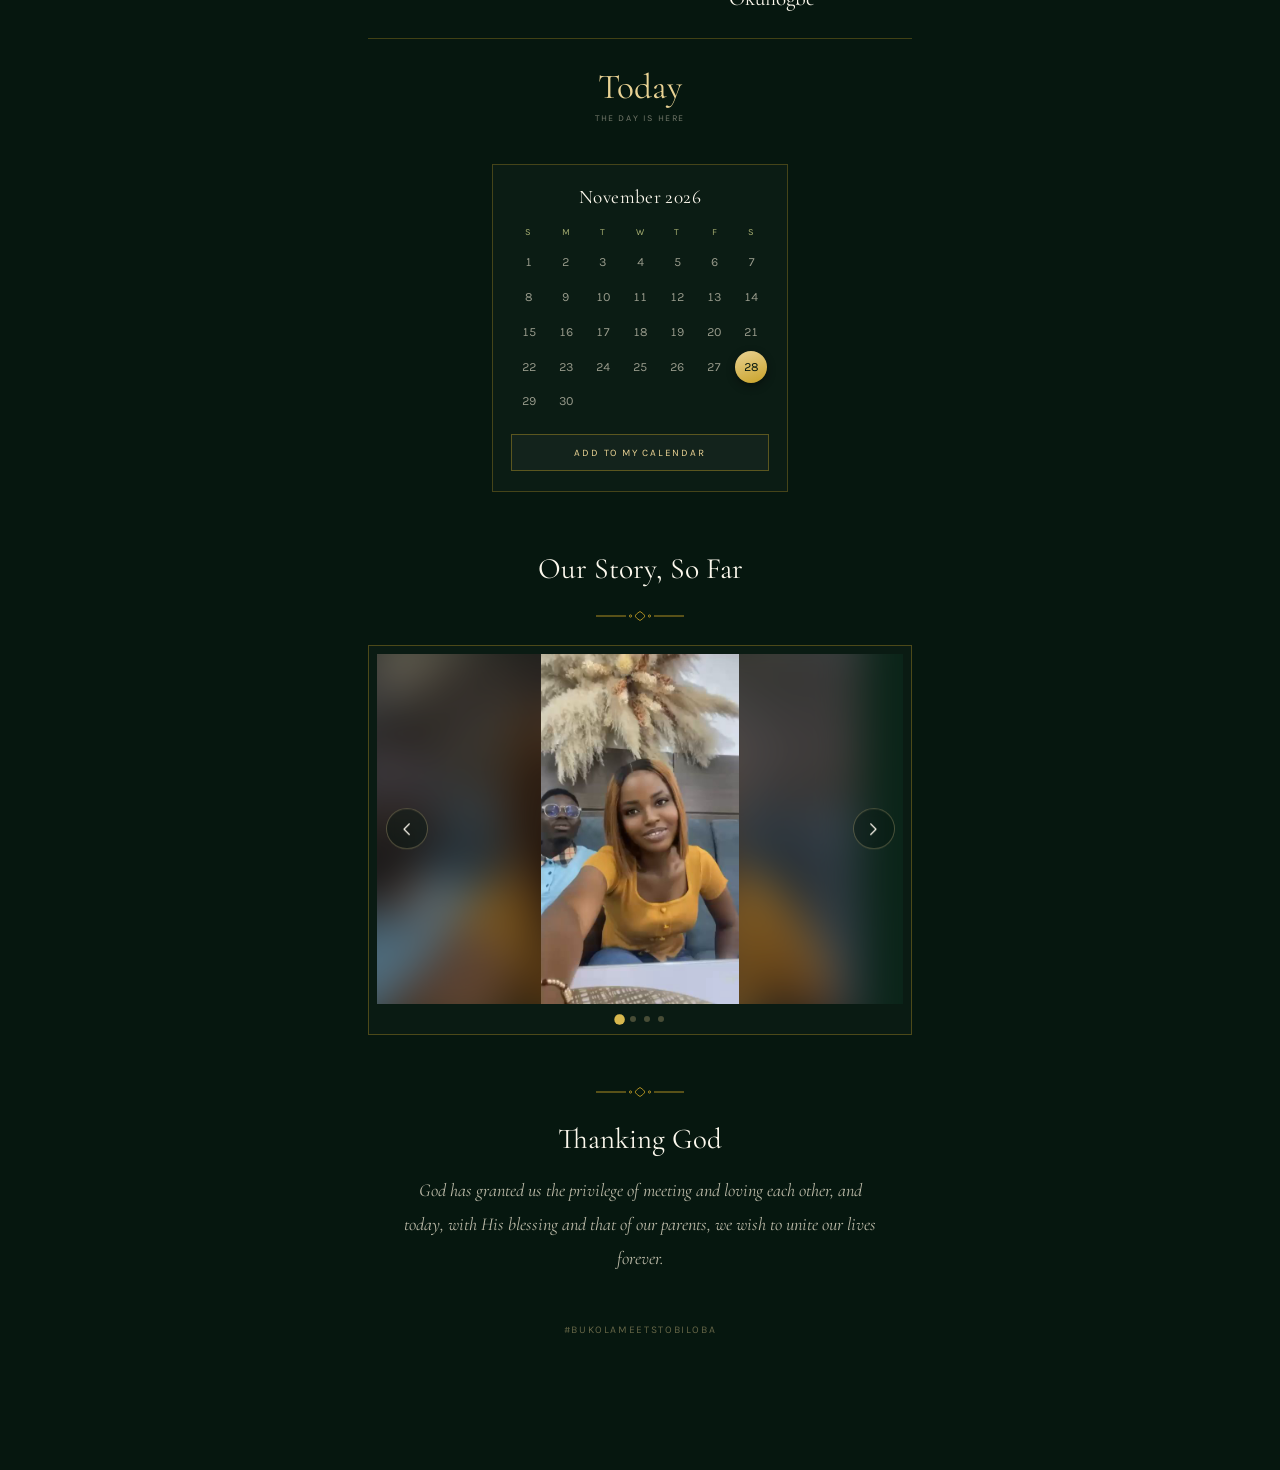
==== commit abe38039: "added the video to the picture slide" ====
--- a/wedding/index.html
+++ b/wedding/index.html
@@ -70,6 +70,7 @@
       <div class="envelope__seal" id="seal"></div>
     </div>
     <p class="gate__hint">Tap to open</p>
+    <p class="gate__tag" id="gateTag"></p>
     <p class="gate__note">Best with the sound on</p>
   </div>
 </div>
--- a/wedding/assets/css/style.css
+++ b/wedding/assets/css/style.css
@@ -279,6 +279,14 @@
   color: rgba(233,210,148,.72);
   animation: breathe 3.4s ease-in-out infinite;
 }
+.gate__tag {
+  margin-top: .7rem;
+  font-family: var(--display);
+  font-style: italic;
+  font-size: 1.15rem;
+  letter-spacing: .02em;
+  color: rgba(233,210,148,.9);
+}
 .gate__note {
   margin-top: .55rem;
   font-size: .64rem;
@@ -292,6 +300,7 @@
 .gate.is-opening .envelope__seal { transform: translate(-50%,-50%) scale(.4); opacity: 0; }
 .gate.is-opening .envelope { transform: translateY(14%) scale(1.14); opacity: 0; }
 .gate.is-opening .gate__hint,
+.gate.is-opening .gate__tag,
 .gate.is-opening .gate__note { opacity: 0; transition: opacity .3s; }
 
 /* ═══════════════════════════════════════════════════════════════════════════
@@ -769,6 +778,18 @@
   pointer-events: auto;
 }
 .slide img, .slide video { width: 100%; height: 100%; object-fit: cover; }
+
+/* Videos are shown whole: portrait phone clips would lose most of the frame
+   to a crop, so they sit over a soft, blurred copy of their own poster. */
+.slide--video video { position: relative; object-fit: contain; }
+.slide .slide__backdrop {
+  position: absolute;
+  inset: -8%;
+  width: 116%;
+  height: 116%;
+  object-fit: cover;
+  filter: blur(22px) brightness(.55) saturate(1.1);
+}
 
 .slide__caption {
   position: absolute;
@@ -1184,6 +1205,131 @@
   color: var(--ink-soft);
 }
 .faq__item.is-open .faq__a { display: block; }
+
+/* ═══════════════════════════════════════════════════════════════════════════
+   COMING SOON — the holding page for programmes not yet published
+   ═════════════════════════════════════════════════════════════════════════ */
+.soon {
+  position: relative;
+  overflow: hidden;
+  margin-top: .5rem;
+  padding: 3.2rem 1.4rem 3.6rem;
+  text-align: center;
+  border: 1px solid rgba(201, 162, 39, .3);
+  background:
+    radial-gradient(120% 80% at 50% 0%, rgba(31, 90, 61, .5) 0%, transparent 62%),
+    rgba(255, 255, 255, .02);
+}
+/* an engraved inner rule, as on the invitation */
+.soon::after {
+  content: "";
+  position: absolute;
+  inset: .5rem;
+  border: 1px solid rgba(201, 162, 39, .16);
+  pointer-events: none;
+}
+.soon__inner { position: relative; z-index: 2; }
+
+/* the laurel heart */
+.soon__heart {
+  width: min(11.5rem, 52vw);
+  margin: 0 auto 1.5rem;
+  animation: heartbeat 4.2s ease-in-out infinite;
+}
+.soon__heart svg { width: 100%; height: auto; display: block; }
+.soon__heart g {
+  fill: var(--olive-500);
+  stroke: var(--olive-500);
+  stroke-width: 1;
+  stroke-linejoin: round;
+  opacity: .9;
+}
+@keyframes heartbeat {
+  0%, 100% { transform: scale(1); }
+  8%       { transform: scale(1.045); }
+  16%      { transform: scale(1); }
+  24%      { transform: scale(1.03); }
+  32%      { transform: scale(1); }
+}
+
+/* O │ O */
+.soon__mono {
+  display: flex;
+  align-items: center;
+  justify-content: center;
+  gap: 1.05rem;
+  font-family: var(--display);
+  font-weight: 300;
+  font-size: clamp(3.2rem, 17vw, 4.6rem);
+  line-height: 1;
+  color: var(--gold-300);
+}
+.soon__bar {
+  display: block;
+  width: 1px;
+  height: clamp(2.6rem, 13vw, 3.6rem);
+  background: linear-gradient(to bottom,
+    transparent, var(--gold-500) 22%, var(--gold-500) 78%, transparent);
+}
+.soon__year {
+  margin-top: .7rem;
+  font-size: .78rem;
+  letter-spacing: .52em;
+  text-indent: .52em;          /* the tracking would otherwise push it left */
+  color: var(--gold-500);
+}
+
+.soon__headline {
+  margin-top: 1.9rem;
+  font-family: var(--display);
+  font-style: italic;
+  font-size: clamp(1.7rem, 8vw, 2.2rem);
+  color: var(--paper-100);
+}
+.soon__headline::before,
+.soon__headline::after {
+  content: "";
+  display: inline-block;
+  width: 1.6rem;
+  height: 1px;
+  margin: 0 .8rem;
+  vertical-align: .34em;
+  background: rgba(201, 162, 39, .5);
+}
+.soon__note {
+  max-width: 22rem;
+  margin: .85rem auto 0;
+  font-family: var(--display);
+  font-size: 1.02rem;
+  line-height: 1.7;
+  color: rgba(244, 236, 216, .58);
+}
+
+/* petals drifting down behind it all */
+.soon__petals { position: absolute; inset: 0; z-index: 1; pointer-events: none; }
+.petal {
+  position: absolute;
+  top: -8%;
+  border-radius: 0 100% 0 100%;
+  background: var(--olive-400);
+  opacity: 0;
+  animation-name: drift;
+  animation-timing-function: linear;
+  animation-iteration-count: infinite;
+}
+.petal:nth-child(3n)   { background: var(--gold-500); }
+.petal:nth-child(3n+1) { background: var(--olive-300); }
+@keyframes drift {
+  0%   { transform: translateY(-10%) rotate(0deg);      opacity: 0; }
+  12%  { opacity: .30; }
+  88%  { opacity: .18; }
+  100% { transform: translateY(1100%) rotate(320deg);   opacity: 0; }
+}
+
+@media (prefers-reduced-motion: reduce) {
+  .soon__heart { animation: none; }
+  .soon__petals { display: none; }
+}
 
 /* ── Music button ───────────────────────────────────────────────────────── */
 .music-toggle {
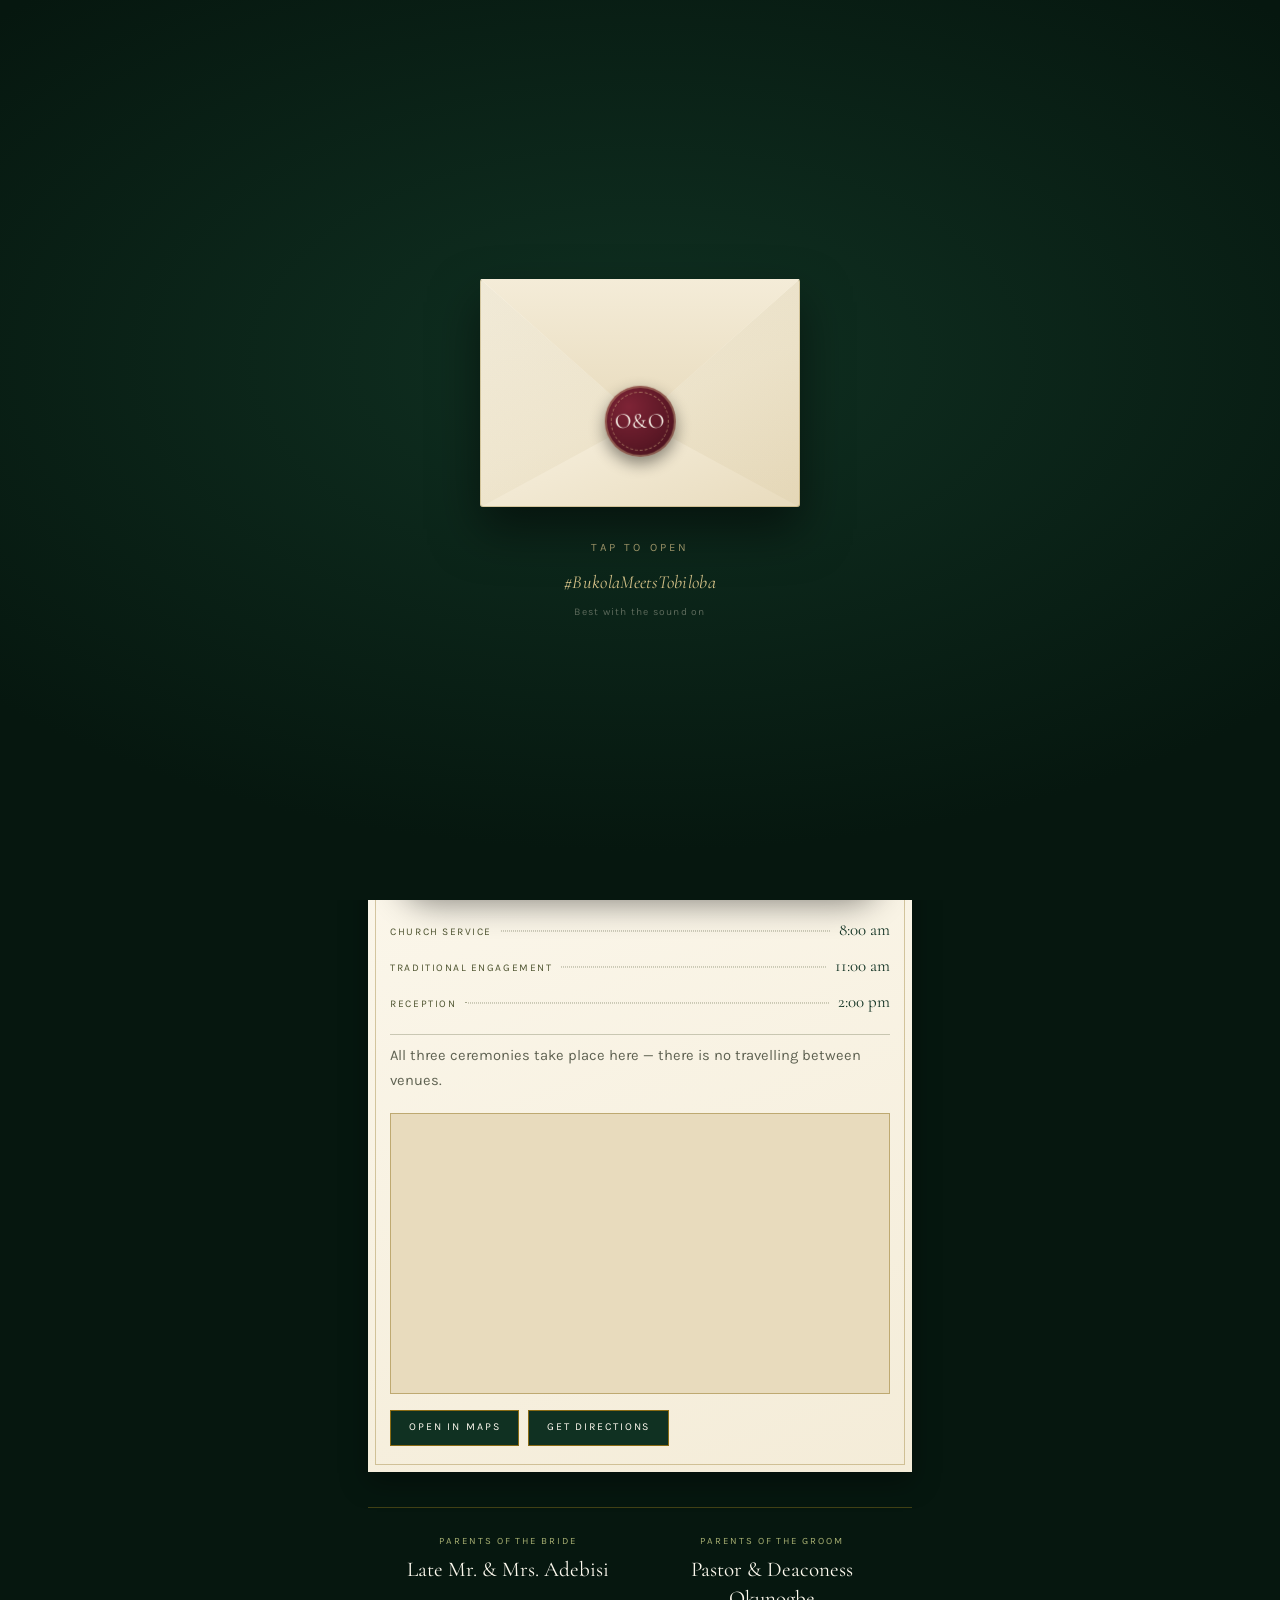
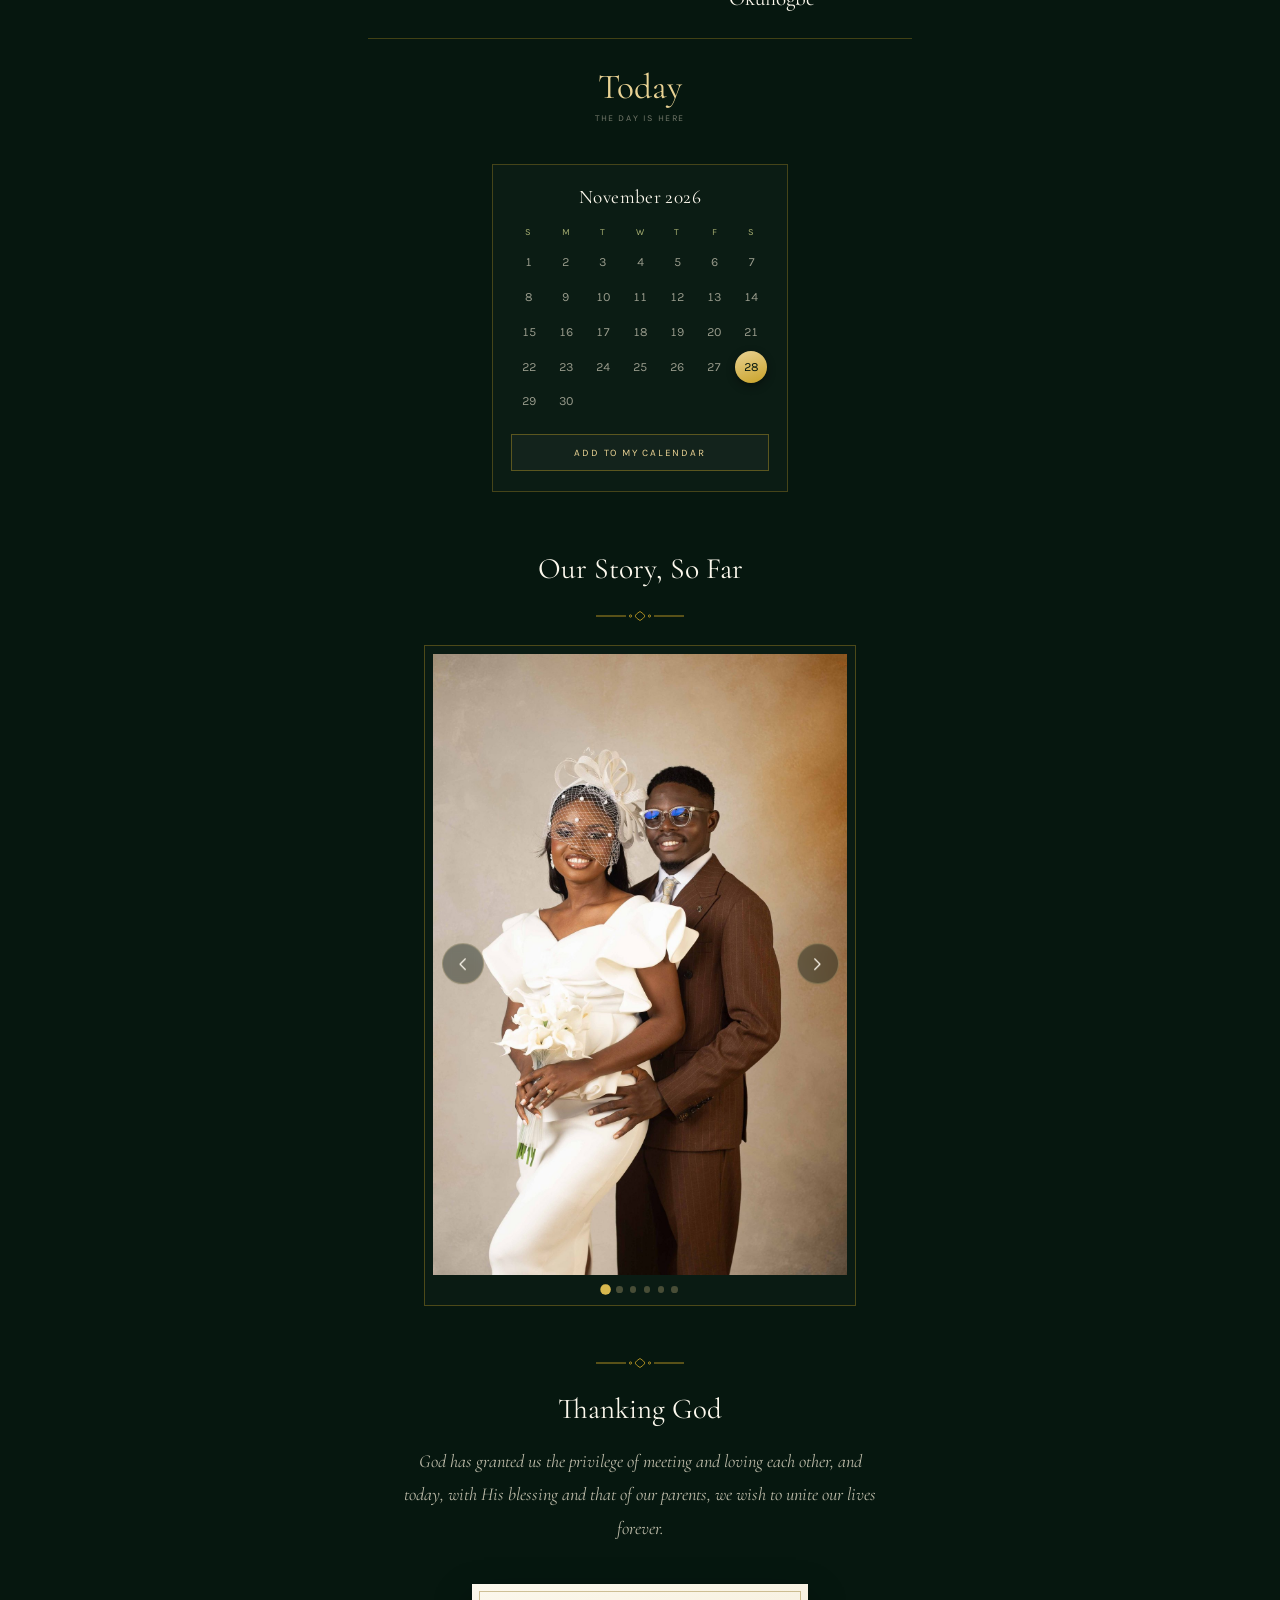
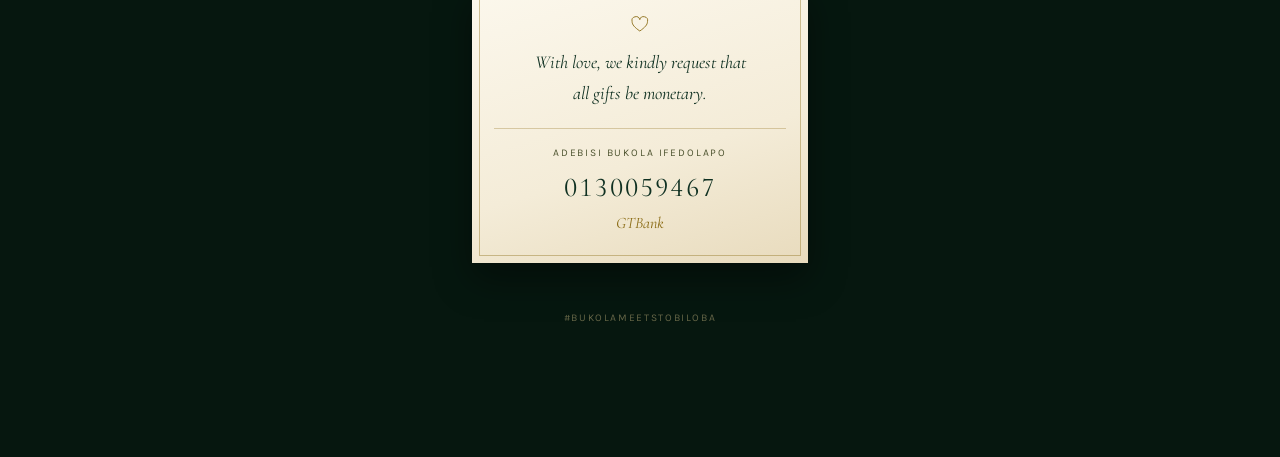
==== commit 20b84837: "added bank details" ====
--- a/wedding/index.html
+++ b/wedding/index.html
@@ -54,6 +54,7 @@
       </svg>
       <h2 class="thanks__title" id="thanksTitle"></h2>
       <p class="thanks__body" id="thanksBody"></p>
+      <div class="gifts" id="gifts"></div>
     </section>
 
     <p class="colophon" id="colophon"></p>
--- a/wedding/assets/css/style.css
+++ b/wedding/assets/css/style.css
@@ -712,6 +712,69 @@
   color: rgba(244, 236, 216, .76);
 }
 
+/* ── The gift note: a small paper card tucked beneath the note of thanks ── */
+.gifts {
+  position: relative;
+  max-width: 21rem;
+  margin: 2.4rem auto 0;
+  padding: 2rem 1.4rem 1.7rem;
+  text-align: center;
+  color: var(--ink);
+  background: linear-gradient(163deg, var(--paper-100), var(--paper-200) 60%, var(--paper-300));
+  box-shadow: 0 1rem 2.2rem rgba(0, 0, 0, .4);
+}
+.gifts::before {
+  content: "";
+  position: absolute;
+  inset: .45rem;
+  border: 1px solid rgba(138, 107, 20, .4);
+  pointer-events: none;
+}
+.gifts__heart {
+  display: block;
+  width: 1.1rem;
+  margin: 0 auto .9rem;
+  fill: none;
+  stroke: var(--gold-700);
+  stroke-width: 1.2;
+}
+.gifts__note {
+  font-family: var(--display);
+  font-style: italic;
+  font-size: 1.14rem;
+  line-height: 1.7;
+  color: var(--em-700);
+  white-space: pre-line;
+}
+.gifts__account {
+  margin: 1.2rem auto 0;
+  padding-top: 1.1rem;
+  border-top: 1px solid rgba(138, 107, 20, .3);
+}
+.gifts__account span { display: block; }
+.gifts__name {
+  font-size: .64rem;
+  letter-spacing: .18em;
+  text-transform: uppercase;
+  color: var(--olive-700);
+}
+.gifts__number {
+  margin-top: .3rem;
+  font-family: var(--display);
+  font-size: 1.7rem;
+  letter-spacing: .08em;
+  color: var(--em-700);
+  font-variant-numeric: lining-nums tabular-nums;
+  user-select: all;          /* one tap selects the whole number to copy */
+}
+.gifts__bank {
+  margin-top: .1rem;
+  font-family: var(--display);
+  font-style: italic;
+  font-size: 1rem;
+  color: var(--gold-700);
+}
+
 /* ── Colours of the day, so guests can match their aṣọ-ẹbí ──────────────── */
 .swatches {
   display: flex;
@@ -757,12 +820,16 @@
 }
 .gallery__stage {
   position: relative;
-  aspect-ratio: 4 / 5;
+  aspect-ratio: 2 / 3;      /* a standing portrait, like a framed picture */
   overflow: hidden;
   background: var(--em-800);
   touch-action: pan-y;
 }
-@media (min-width: 40rem) { .gallery__stage { aspect-ratio: 3 / 2; } }
+/* On a wide screen the frame stays portrait and sits in the middle rather
+   than stretching into a letterbox that would crop everyone's feet off. */
+@media (min-width: 40rem) {
+  .gallery { max-width: 27rem; margin-inline: auto; }
+}
 
 .slide {
   position: absolute;
@@ -777,11 +844,14 @@
   transform: scale(1);      /* a slow Ken Burns settle over the dwell */
   pointer-events: auto;
 }
-.slide img, .slide video { width: 100%; height: 100%; object-fit: cover; }
-
-/* Videos are shown whole: portrait phone clips would lose most of the frame
-   to a crop, so they sit over a soft, blurred copy of their own poster. */
-.slide--video video { position: relative; object-fit: contain; }
+/* Every picture is shown whole, over a soft, blurred copy of itself, so a
+   portrait is never cropped to fill a frame of a different shape. */
+.slide img, .slide video {
+  position: relative;
+  width: 100%;
+  height: 100%;
+  object-fit: contain;
+}
 .slide .slide__backdrop {
   position: absolute;
   inset: -8%;
